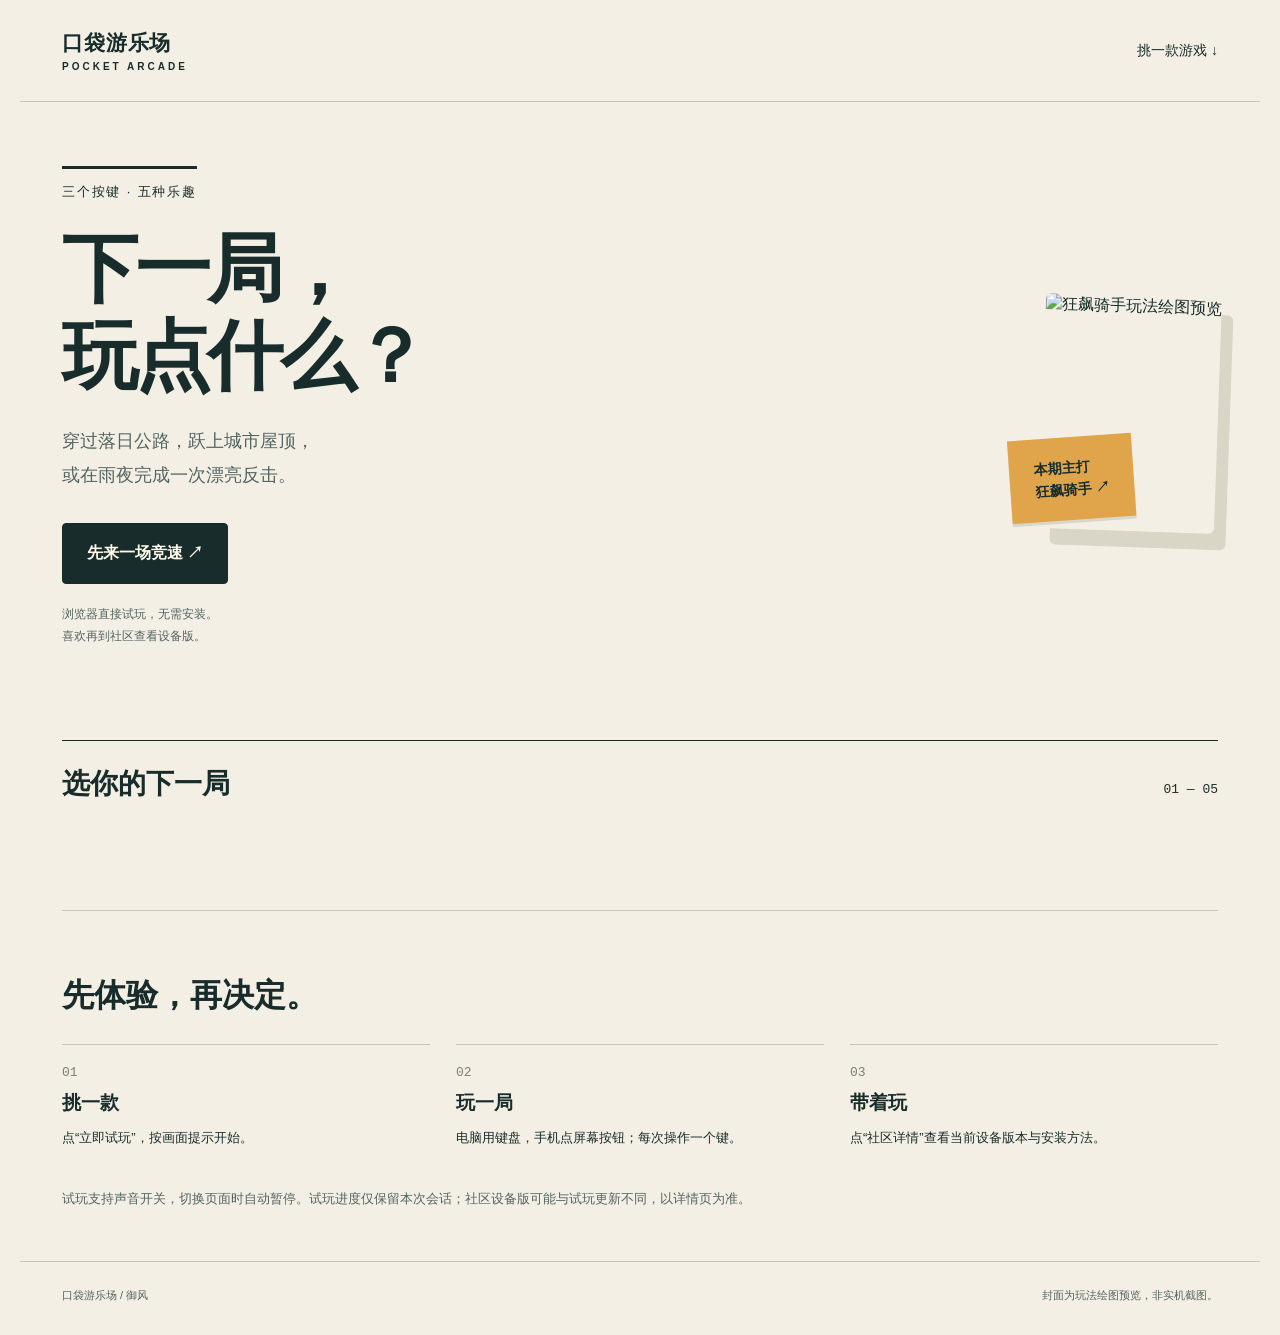
==== tools/games/arcade/index.html @ f8b8ae2e "feat(games): improve onboarding and add a browser arcade" ====
<!doctype html>
<html lang="zh-CN"><head><meta charset="utf-8"><meta name="viewport" content="width=device-width,initial-scale=1"><meta name="description" content="五款三键小游戏，先在浏览器试玩，再到 AI Passport 社区查看和安装。竞速、跳跃、忍者对决、打砖与屋顶跑酷。"><title>口袋游乐场 · 先玩一局</title><link rel="icon" href="data:image/svg+xml,%3Csvg xmlns=%27http://www.w3.org/2000/svg%27 viewBox=%270 0 40 40%27%3E%3Crect width=%2740%27 height=%2740%27 rx=%279%27 fill=%27%23172c2b%27/%3E%3Ccircle cx=%2720%27 cy=%2720%27 r=%278%27 fill=%27%23e0a54b%27/%3E%3C/svg%3E"><link rel="stylesheet" href="style.css"></head>
<body><header class="masthead"><a href="./" class="brand">口袋游乐场<span>POCKET ARCADE</span></a><a href="#games">挑一款游戏 ↓</a></header>
<main><section class="hero"><div class="hero-copy"><span class="kicker">三个按键 · 五种乐趣</span><h1>下一局，<br>玩点什么？</h1><p>穿过落日公路，跃上城市屋顶，<br>或在雨夜完成一次漂亮反击。</p><a class="button hero-button" href="games/road_rage/">先来一场竞速 ↗</a><p class="small">浏览器直接试玩，无需安装。<br>喜欢再到社区查看设备版。</p></div><a class="hero-art" href="games/road_rage/" aria-label="试玩狂飙骑手"><img src="images/road-rage-promo.png" alt="狂飙骑手玩法绘图预览" width="960" height="1280"><span class="stamp">本期主打<br>狂飙骑手 ↗</span></a></section>
<section id="games" aria-labelledby="games-title"><div class="section-heading"><h2 id="games-title">选你的下一局</h2><span>01 — 05</span></div><div class="game-grid"><!-- GAME_CARDS --></div></section>
<section class="how"><h2>先体验，再决定。</h2><ol><li><strong>挑一款</strong><span>点“立即试玩”，按画面提示开始。</span></li><li><strong>玩一局</strong><span>电脑用键盘，手机点屏幕按钮；每次操作一个键。</span></li><li><strong>带着玩</strong><span>点“社区详情”查看当前设备版本与安装方法。</span></li></ol><p>试玩支持声音开关，切换页面时自动暂停。试玩进度仅保留本次会话；社区设备版可能与试玩更新不同，以详情页为准。</p></section></main>
<footer><span>口袋游乐场 / 御风</span><span>封面为玩法绘图预览，非实机截图。</span></footer></body></html>
---- tools/games/arcade/style.css ----
:root{color-scheme:light;--paper:#f4efe4;--ink:#172c2b;--accent:#e0a54b;--line:#c5c6b6;font-family:"Noto Sans CJK SC","PingFang SC","Microsoft YaHei",sans-serif;color:var(--ink);background:var(--paper)}*{box-sizing:border-box}html{scroll-behavior:smooth;scroll-padding-top:28px}body{margin:0}a{color:inherit;text-decoration:none}a:focus-visible{outline:3px solid #a86513;outline-offset:5px}.masthead,main,footer{max-width:1240px;margin:auto;padding-left:42px;padding-right:42px}.masthead{min-height:102px;display:flex;align-items:center;justify-content:space-between;border-bottom:1px solid var(--line);gap:20px}.brand{font-weight:800;font-size:21px;letter-spacing:.04em}.brand span{display:block;font-size:10px;letter-spacing:.3em;margin-top:4px}.masthead>a:last-child{font-size:14px}.hero{display:grid;grid-template-columns:1.1fr 1fr;align-items:center;gap:64px;padding:64px 0 80px}.kicker{display:inline-block;border-top:3px solid var(--ink);padding-top:14px;font-size:13px;letter-spacing:.14em}h1{font-size:clamp(44px,6vw,76px);line-height:1.14;letter-spacing:-.045em;margin:25px 0}p{line-height:1.9}.hero-copy>p{font-size:18px;color:#526461}.button{display:inline-flex;align-items:center;justify-content:space-between;gap:24px;background:var(--ink);color:#fff9e9;border:1px solid var(--ink);border-radius:4px;padding:14px 20px;font-size:14px;font-weight:600;transition:background .16s,transform .16s}.button:hover{background:#355653;transform:translateY(-2px)}.hero-button{padding:19px 24px;margin-top:12px;font-size:16px}.hero-copy .small{font-size:12px;margin-top:19px}.hero-art{position:relative;display:block;max-width:420px;justify-self:end;transform:rotate(2deg)}.hero-art img{display:block;width:100%;height:auto;box-shadow:12px 16px 0 #d9d6c7;border-radius:6px}.stamp{position:absolute;bottom:4%;left:-30px;background:var(--accent);padding:19px 25px;font-size:14px;font-weight:700;line-height:1.6;transform:rotate(-6deg);box-shadow:0 3px 0 #192c2b20}.section-heading{display:flex;justify-content:space-between;align-items:baseline;border-top:1px solid var(--ink);padding:24px 0 32px}.section-heading h2{font-size:28px;margin:0}.section-heading span{font-family:monospace;font-size:13px}.game-grid{display:grid;grid-template-columns:repeat(3,minmax(0,1fr));gap:42px 25px}.game-card{min-width:0}.poster{display:block;overflow:hidden;border-radius:5px;background:#17212b}.poster img{display:block;width:100%;height:auto;transition:transform .25s}.poster:hover img{transform:scale(1.025)}.card-copy{padding-top:20px}.category{font-size:11px;letter-spacing:.09em;color:#5a6d67}.card-copy h2{font-size:24px;margin:8px 0}.card-copy p{font-size:14px;margin:0;min-height:54px}.card-copy .controls{font-size:12px;color:#526461;min-height:auto;margin:12px 0 18px}.actions{display:flex;align-items:center;justify-content:space-between;gap:10px}.community{font-size:12px;text-decoration:underline;text-underline-offset:4px}.how{border-top:1px solid var(--line);margin-top:75px;padding:36px 0}.how h2{font-size:32px}.how ol{padding:0;list-style:none;display:grid;grid-template-columns:repeat(3,1fr);gap:26px;counter-reset:step}.how li{counter-increment:step;display:flex;flex-direction:column;border-top:1px solid var(--line);padding:20px 0;gap:10px}.how li:before{content:"0" counter(step);font-family:monospace;font-size:13px;color:#7b8170}.how li strong{font-size:19px}.how li span,.how>p{font-size:13px;line-height:1.9}.how>p{max-width:750px;color:#526461}footer{padding-top:26px;padding-bottom:32px;border-top:1px solid var(--line);display:flex;justify-content:space-between;gap:15px;font-size:11px;color:#526461}@media(max-width:900px){.hero{gap:30px}.game-grid{grid-template-columns:repeat(2,minmax(0,1fr))}.masthead,main,footer{padding-left:25px;padding-right:25px}}@media(max-width:600px){.masthead{min-height:84px}.brand{font-size:17px}.hero{grid-template-columns:1fr;padding-top:34px;gap:36px}.hero-art{justify-self:center;width:74%;max-width:330px}.hero-copy>p{font-size:16px}h1{font-size:54px}.game-grid{gap:30px 14px}.card-copy h2{font-size:20px}.card-copy p{font-size:12px;min-height:68px}.actions{align-items:flex-start;flex-direction:column}.button{padding:12px 14px;gap:10px}.how ol{grid-template-columns:1fr;gap:5px}.how{margin-top:45px}.how h2{font-size:27px}footer{flex-direction:column}.section-heading h2{font-size:24px}}@media(prefers-reduced-motion:reduce){html{scroll-behavior:auto}*,*:before,*:after{transition:none!important;transform:none!important}}
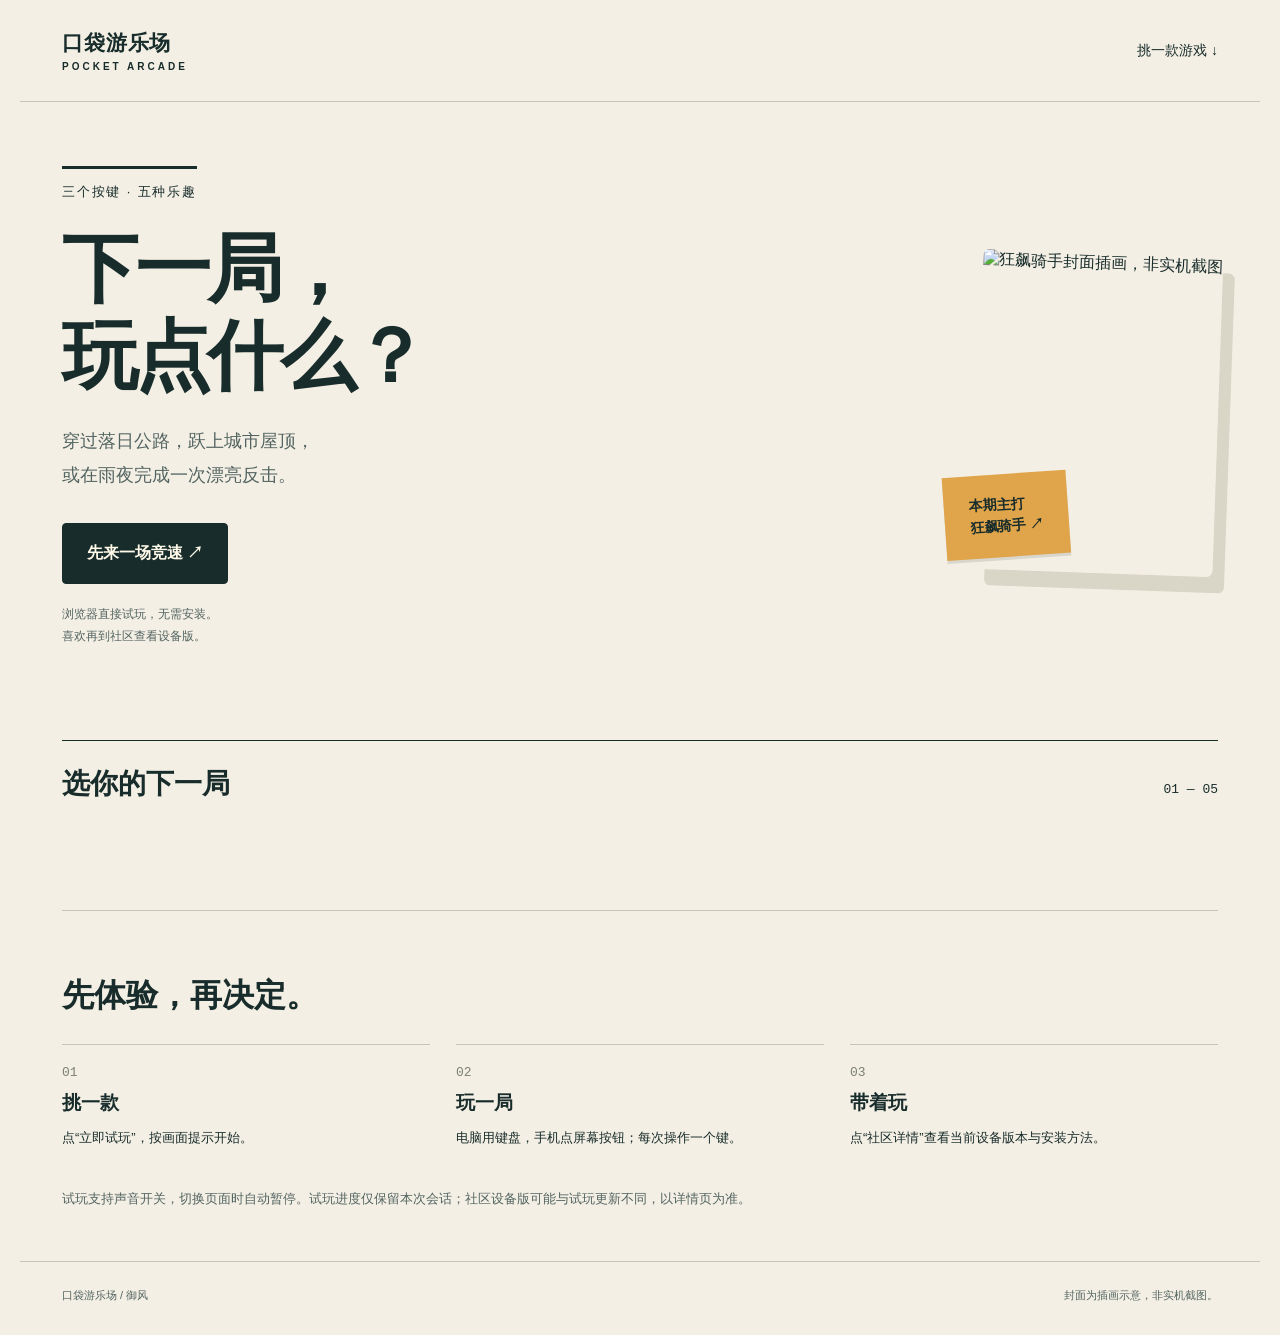
==== commit 82f1d8f3: "feat(games): add Lava Lift and refresh arcade covers" ====
--- a/tools/games/arcade/index.html
+++ b/tools/games/arcade/index.html
@@ -1,7 +1,7 @@
 <!doctype html>
 <html lang="zh-CN"><head><meta charset="utf-8"><meta name="viewport" content="width=device-width,initial-scale=1"><meta name="description" content="五款三键小游戏，先在浏览器试玩，再到 AI Passport 社区查看和安装。竞速、跳跃、忍者对决、打砖与屋顶跑酷。"><title>口袋游乐场 · 先玩一局</title><link rel="icon" href="data:image/svg+xml,%3Csvg xmlns=%27http://www.w3.org/2000/svg%27 viewBox=%270 0 40 40%27%3E%3Crect width=%2740%27 height=%2740%27 rx=%279%27 fill=%27%23172c2b%27/%3E%3Ccircle cx=%2720%27 cy=%2720%27 r=%278%27 fill=%27%23e0a54b%27/%3E%3C/svg%3E"><link rel="stylesheet" href="style.css"></head>
 <body><header class="masthead"><a href="./" class="brand">口袋游乐场<span>POCKET ARCADE</span></a><a href="#games">挑一款游戏 ↓</a></header>
-<main><section class="hero"><div class="hero-copy"><span class="kicker">三个按键 · 五种乐趣</span><h1>下一局，<br>玩点什么？</h1><p>穿过落日公路，跃上城市屋顶，<br>或在雨夜完成一次漂亮反击。</p><a class="button hero-button" href="games/road_rage/">先来一场竞速 ↗</a><p class="small">浏览器直接试玩，无需安装。<br>喜欢再到社区查看设备版。</p></div><a class="hero-art" href="games/road_rage/" aria-label="试玩狂飙骑手"><img src="images/road-rage-promo.png" alt="狂飙骑手玩法绘图预览" width="960" height="1280"><span class="stamp">本期主打<br>狂飙骑手 ↗</span></a></section>
+<main><section class="hero"><div class="hero-copy"><span class="kicker">三个按键 · 五种乐趣</span><h1>下一局，<br>玩点什么？</h1><p>穿过落日公路，跃上城市屋顶，<br>或在雨夜完成一次漂亮反击。</p><a class="button hero-button" href="games/road_rage/">先来一场竞速 ↗</a><p class="small">浏览器直接试玩，无需安装。<br>喜欢再到社区查看设备版。</p></div><a class="hero-art" href="games/road_rage/" aria-label="试玩狂飙骑手"><img src="images/road-rage-cover-v2.png" alt="狂飙骑手封面插画，非实机截图" width="1086" height="1448"><span class="stamp">本期主打<br>狂飙骑手 ↗</span></a></section>
 <section id="games" aria-labelledby="games-title"><div class="section-heading"><h2 id="games-title">选你的下一局</h2><span>01 — 05</span></div><div class="game-grid"><!-- GAME_CARDS --></div></section>
 <section class="how"><h2>先体验，再决定。</h2><ol><li><strong>挑一款</strong><span>点“立即试玩”，按画面提示开始。</span></li><li><strong>玩一局</strong><span>电脑用键盘，手机点屏幕按钮；每次操作一个键。</span></li><li><strong>带着玩</strong><span>点“社区详情”查看当前设备版本与安装方法。</span></li></ol><p>试玩支持声音开关，切换页面时自动暂停。试玩进度仅保留本次会话；社区设备版可能与试玩更新不同，以详情页为准。</p></section></main>
-<footer><span>口袋游乐场 / 御风</span><span>封面为玩法绘图预览，非实机截图。</span></footer></body></html>
+<footer><span>口袋游乐场 / 御风</span><span>封面为插画示意，非实机截图。</span></footer></body></html>
